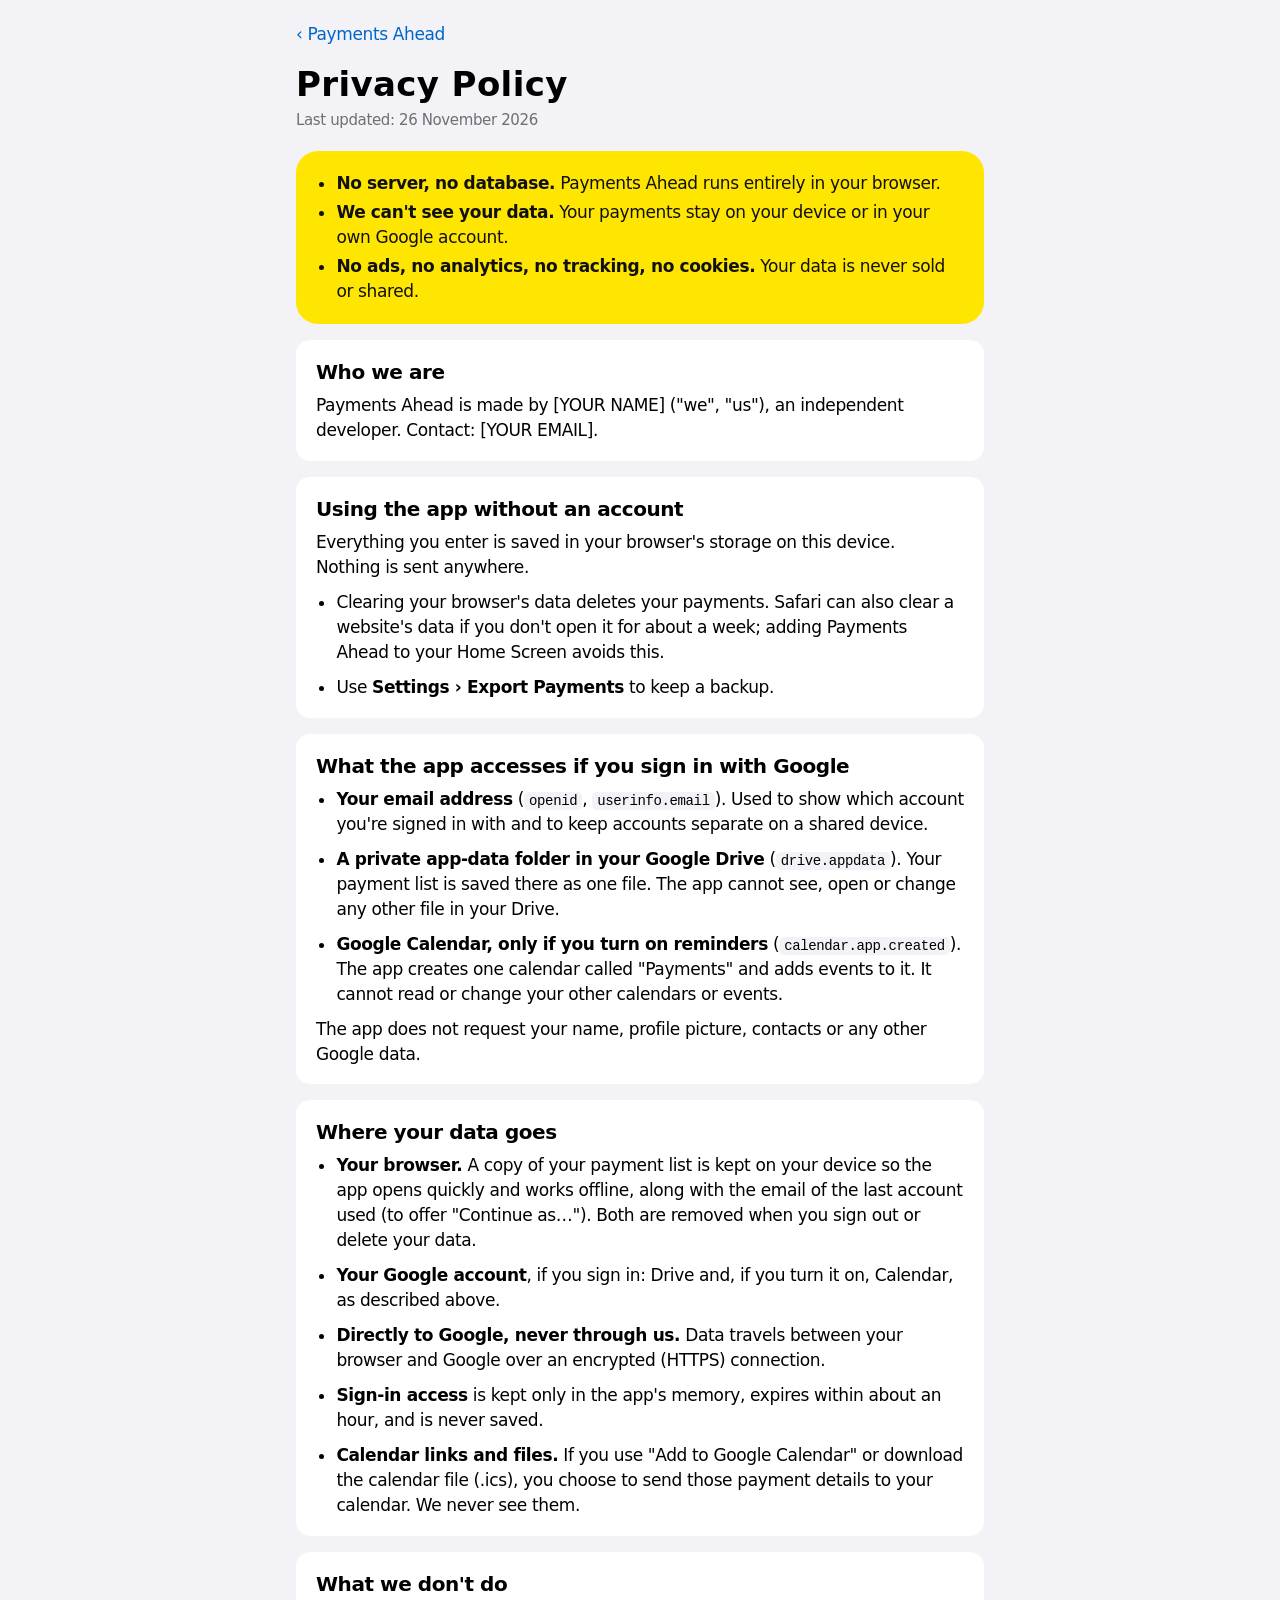
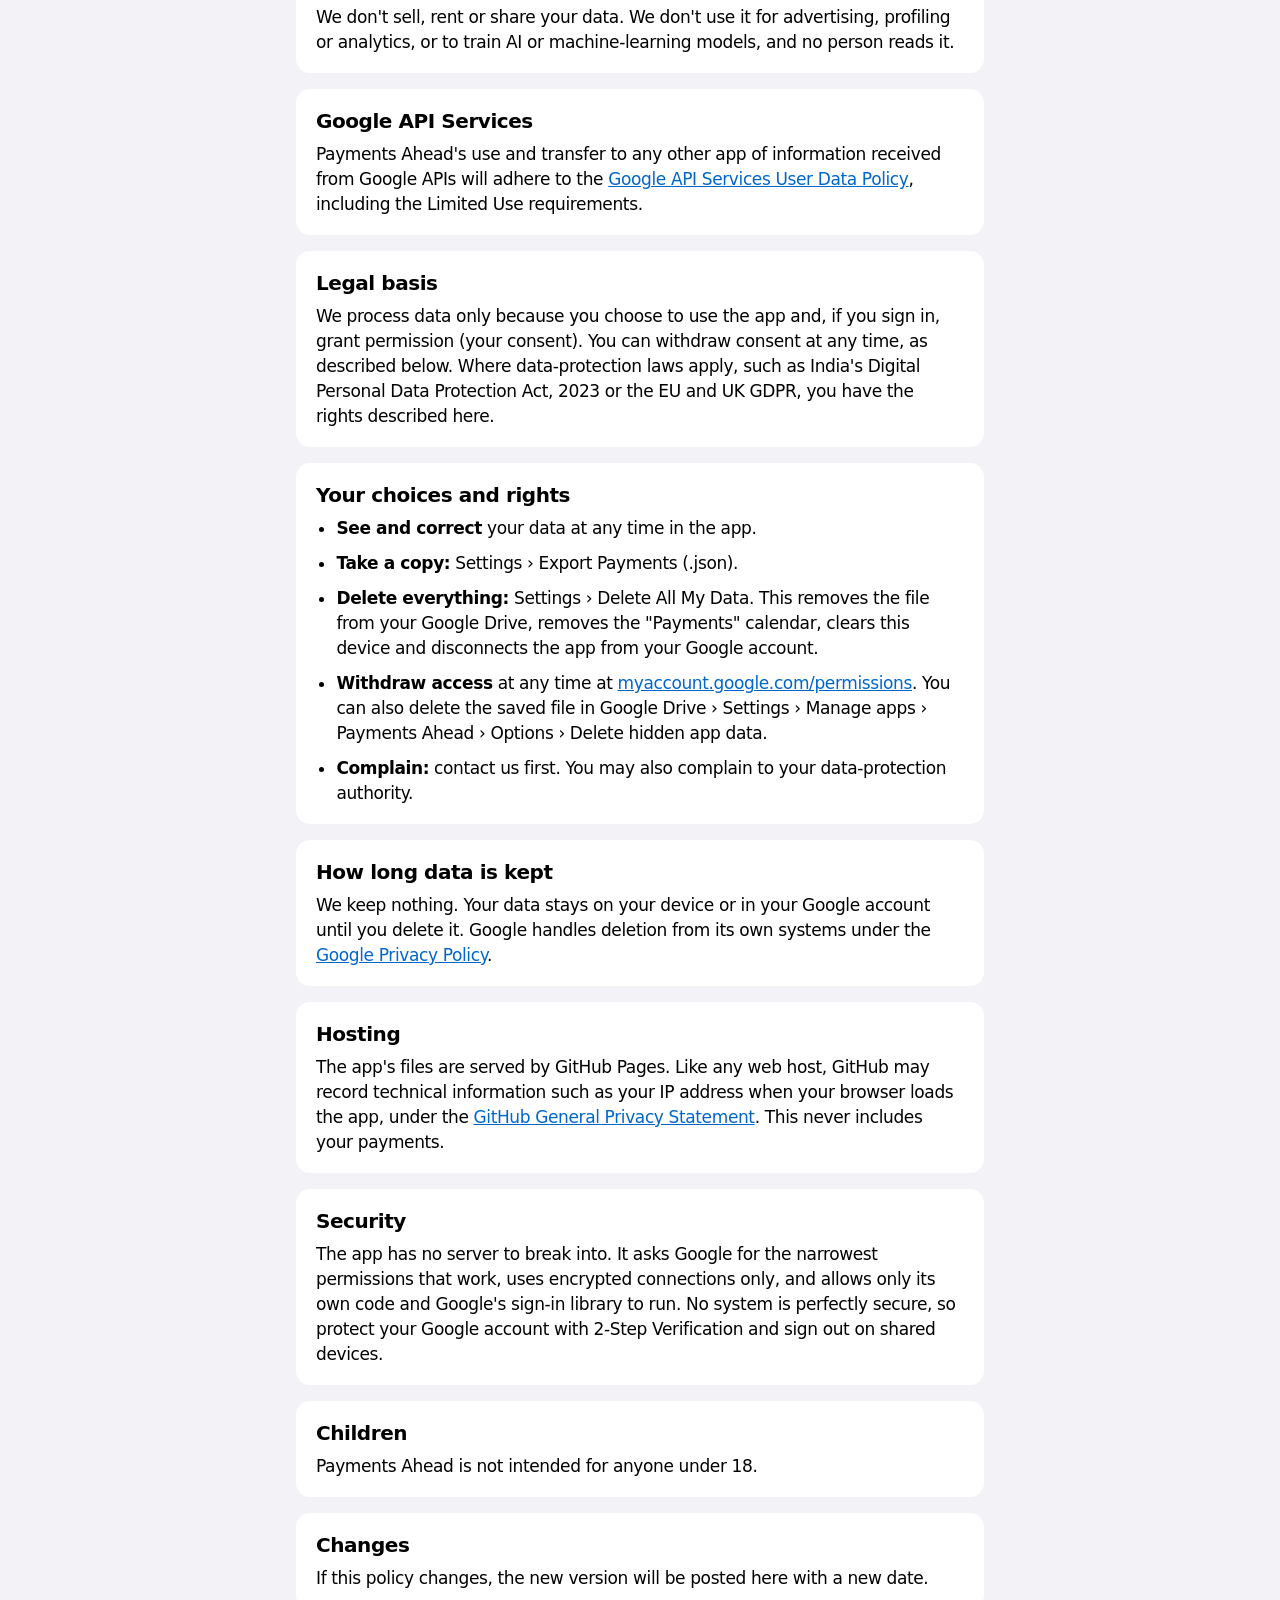
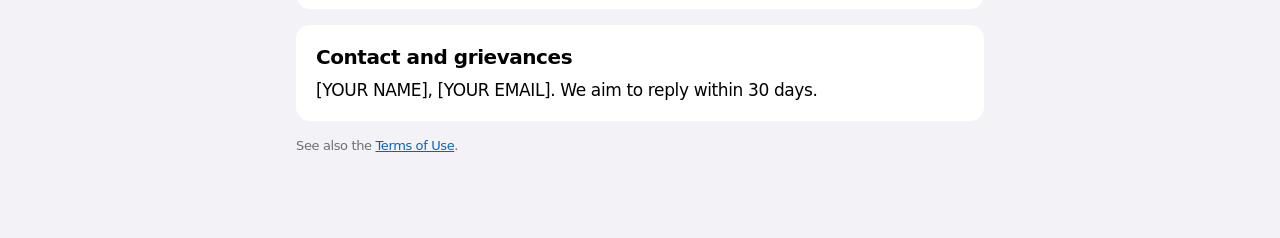
==== privacy.html @ 6316086f "Add Payments Ahead: payment reminder web app A static, no-build web app for bills, premiums and rene" ====
<!DOCTYPE html>
<html lang="en"><head><meta charset="utf-8"><meta name="viewport" content="width=device-width,initial-scale=1,viewport-fit=cover">
<meta http-equiv="Content-Security-Policy" content="default-src 'none'; style-src 'self'; img-src 'self'; base-uri 'none'; form-action 'none'">
<meta name="referrer" content="strict-origin-when-cross-origin">
<title>Privacy Policy · Payments Ahead</title>
<link rel="icon" href="icon.svg" type="image/svg+xml"><link rel="stylesheet" href="legal.css"></head><body><main>
<a class="back" href="./">‹ Payments Ahead</a>
<h1>Privacy Policy</h1>
<p class="meta">Last updated: 26 November 2026</p>

<div class="sum"><ul>
<li><b>No server, no database.</b> Payments Ahead runs entirely in your browser.</li>
<li><b>We can't see your data.</b> Your payments stay on your device or in your own Google account.</li>
<li><b>No ads, no analytics, no tracking, no cookies.</b> Your data is never sold or shared.</li>
</ul></div>

<section><h2>Who we are</h2>
<p>Payments Ahead is made by [YOUR NAME] ("we", "us"), an independent developer. Contact: [YOUR EMAIL].</p></section>

<section><h2>Using the app without an account</h2>
<p>Everything you enter is saved in your browser's storage on this device. Nothing is sent anywhere.</p>
<ul>
<li>Clearing your browser's data deletes your payments. Safari can also clear a website's data if you don't open it for about a week; adding Payments Ahead to your Home Screen avoids this.</li>
<li>Use <b>Settings › Export Payments</b> to keep a backup.</li>
</ul></section>

<section><h2>What the app accesses if you sign in with Google</h2>
<ul>
<li><b>Your email address</b> (<code>openid</code>, <code>userinfo.email</code>). Used to show which account you're signed in with and to keep accounts separate on a shared device.</li>
<li><b>A private app-data folder in your Google Drive</b> (<code>drive.appdata</code>). Your payment list is saved there as one file. The app cannot see, open or change any other file in your Drive.</li>
<li><b>Google Calendar, only if you turn on reminders</b> (<code>calendar.app.created</code>). The app creates one calendar called "Payments" and adds events to it. It cannot read or change your other calendars or events.</li>
</ul>
<p>The app does not request your name, profile picture, contacts or any other Google data.</p></section>

<section><h2>Where your data goes</h2>
<ul>
<li><b>Your browser.</b> A copy of your payment list is kept on your device so the app opens quickly and works offline, along with the email of the last account used (to offer "Continue as…"). Both are removed when you sign out or delete your data.</li>
<li><b>Your Google account</b>, if you sign in: Drive and, if you turn it on, Calendar, as described above.</li>
<li><b>Directly to Google, never through us.</b> Data travels between your browser and Google over an encrypted (HTTPS) connection.</li>
<li><b>Sign-in access</b> is kept only in the app's memory, expires within about an hour, and is never saved.</li>
<li><b>Calendar links and files.</b> If you use "Add to Google Calendar" or download the calendar file (.ics), you choose to send those payment details to your calendar. We never see them.</li>
</ul></section>

<section><h2>What we don't do</h2>
<p>We don't sell, rent or share your data. We don't use it for advertising, profiling or analytics, or to train AI or machine-learning models, and no person reads it.</p></section>

<section><h2>Google API Services</h2>
<p>Payments Ahead's use and transfer to any other app of information received from Google APIs will adhere to the <a href="https://developers.google.com/terms/api-services-user-data-policy">Google API Services User Data Policy</a>, including the Limited Use requirements.</p></section>

<section><h2>Legal basis</h2>
<p>We process data only because you choose to use the app and, if you sign in, grant permission (your consent). You can withdraw consent at any time, as described below. Where data-protection laws apply, such as India's Digital Personal Data Protection Act, 2023 or the EU and UK GDPR, you have the rights described here.</p></section>

<section><h2>Your choices and rights</h2>
<ul>
<li><b>See and correct</b> your data at any time in the app.</li>
<li><b>Take a copy:</b> Settings › Export Payments (.json).</li>
<li><b>Delete everything:</b> Settings › Delete All My Data. This removes the file from your Google Drive, removes the "Payments" calendar, clears this device and disconnects the app from your Google account.</li>
<li><b>Withdraw access</b> at any time at <a href="https://myaccount.google.com/permissions">myaccount.google.com/permissions</a>. You can also delete the saved file in Google Drive › Settings › Manage apps › Payments Ahead › Options › Delete hidden app data.</li>
<li><b>Complain:</b> contact us first. You may also complain to your data-protection authority.</li>
</ul></section>

<section><h2>How long data is kept</h2>
<p>We keep nothing. Your data stays on your device or in your Google account until you delete it. Google handles deletion from its own systems under the <a href="https://policies.google.com/privacy">Google Privacy Policy</a>.</p></section>

<section><h2>Hosting</h2>
<p>The app's files are served by GitHub Pages. Like any web host, GitHub may record technical information such as your IP address when your browser loads the app, under the <a href="https://docs.github.com/site-policy/privacy-policies/github-general-privacy-statement">GitHub General Privacy Statement</a>. This never includes your payments.</p></section>

<section><h2>Security</h2>
<p>The app has no server to break into. It asks Google for the narrowest permissions that work, uses encrypted connections only, and allows only its own code and Google's sign-in library to run. No system is perfectly secure, so protect your Google account with 2-Step Verification and sign out on shared devices.</p></section>

<section><h2>Children</h2>
<p>Payments Ahead is not intended for anyone under 18.</p></section>

<section><h2>Changes</h2>
<p>If this policy changes, the new version will be posted here with a new date.</p></section>

<section><h2>Contact and grievances</h2>
<p>[YOUR NAME], [YOUR EMAIL]. We aim to reply within 30 days.</p></section>

<p class="fn">See also the <a href="terms.html">Terms of Use</a>.</p>
</main></body></html>
---- legal.css ----
/* Shared styling for privacy.html and terms.html, using the same tokens and type scale as the app */
:root{color-scheme:light dark;--bg:#F2F2F7;--card:#FFF;--label:#000;--label2:#6E6E73;--sep:#C6C6C8;--tint:#0066CC;--y:#FFE600}
@media(prefers-color-scheme:dark){:root{--bg:#000;--card:#1C1C1E;--label:#F5F5F7;--label2:#AEAEB2;--sep:#38383A;--tint:#409CFF}}
@media(prefers-contrast:more){:root{--label2:#3A3A3C}@media(prefers-color-scheme:dark){:root{--label2:#D1D1D6}}}
*{box-sizing:border-box}
html{-webkit-text-size-adjust:100%}
body{margin:0;background:var(--bg);color:var(--label);font:1.0625rem/1.47 -apple-system,BlinkMacSystemFont,"SF Pro Text",system-ui,Roboto,"Segoe UI",sans-serif;letter-spacing:-.022em}
main{max-width:720px;margin:0 auto;padding:calc(env(safe-area-inset-top) + 12px) max(16px,env(safe-area-inset-right)) calc(48px + env(safe-area-inset-bottom)) max(16px,env(safe-area-inset-left))}
.back{display:inline-flex;align-items:center;min-height:44px;color:var(--tint);text-decoration:none;font-weight:400}
h1{font-size:2.125rem;line-height:1.2;font-weight:700;letter-spacing:.011em;margin:8px 0 4px}
.meta{color:var(--label2);font-size:.9375rem;margin:0 0 20px}
.sum{background:var(--y);color:#111;border-radius:22px;padding:16px 20px;margin:0 0 16px}
.sum ul{margin:0;padding-left:1.2em}.sum li{margin:4px 0}
section{background:var(--card);border-radius:14px;padding:4px 20px 8px;margin:0 0 16px}
h2{font-size:1.25rem;line-height:1.25;font-weight:600;letter-spacing:-.022em;margin:16px 0 8px}
p,li{margin:0 0 10px}
ul{padding-left:1.2em;margin:0 0 10px}
a{color:var(--tint)}
code{font:.875rem/1.4 ui-monospace,SFMono-Regular,Menlo,monospace;background:var(--bg);padding:1px 5px;border-radius:5px;overflow-wrap:anywhere}
.fn{font-size:.8125rem;line-height:1.385;color:var(--label2)}
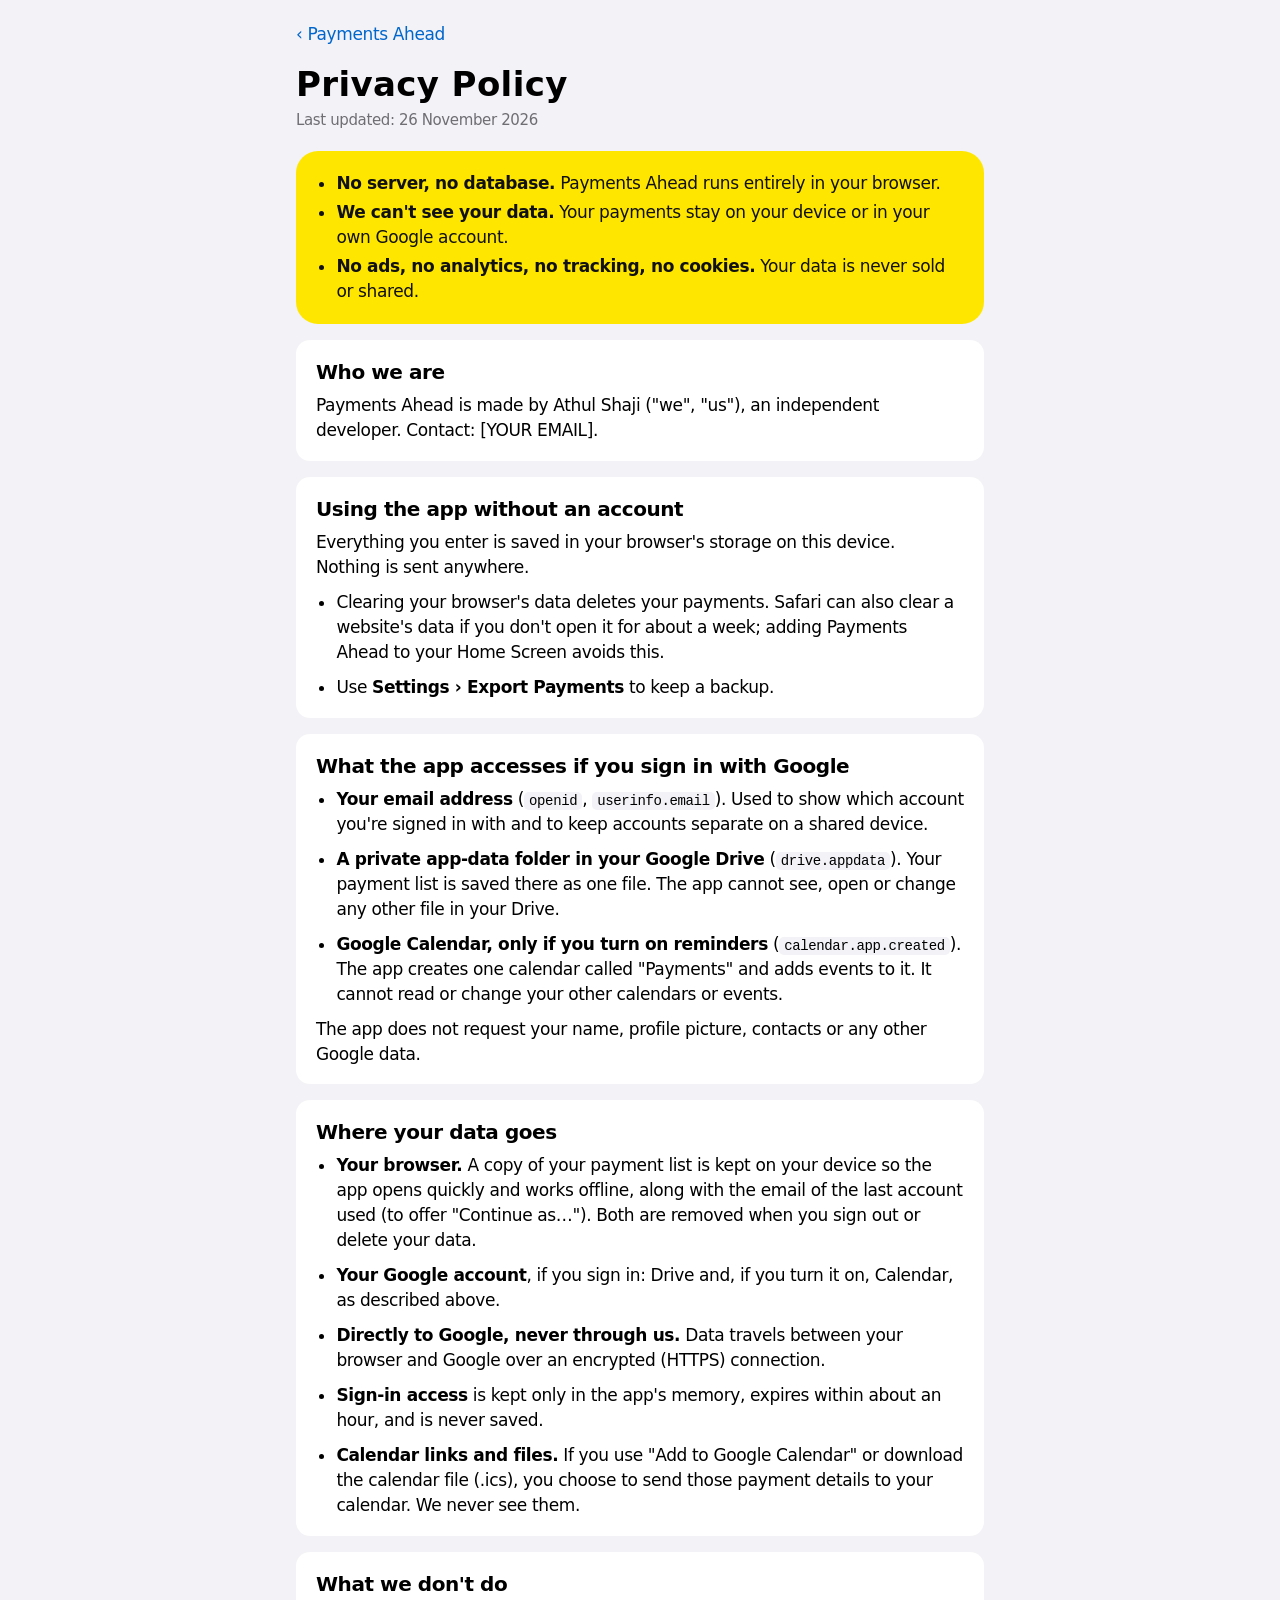
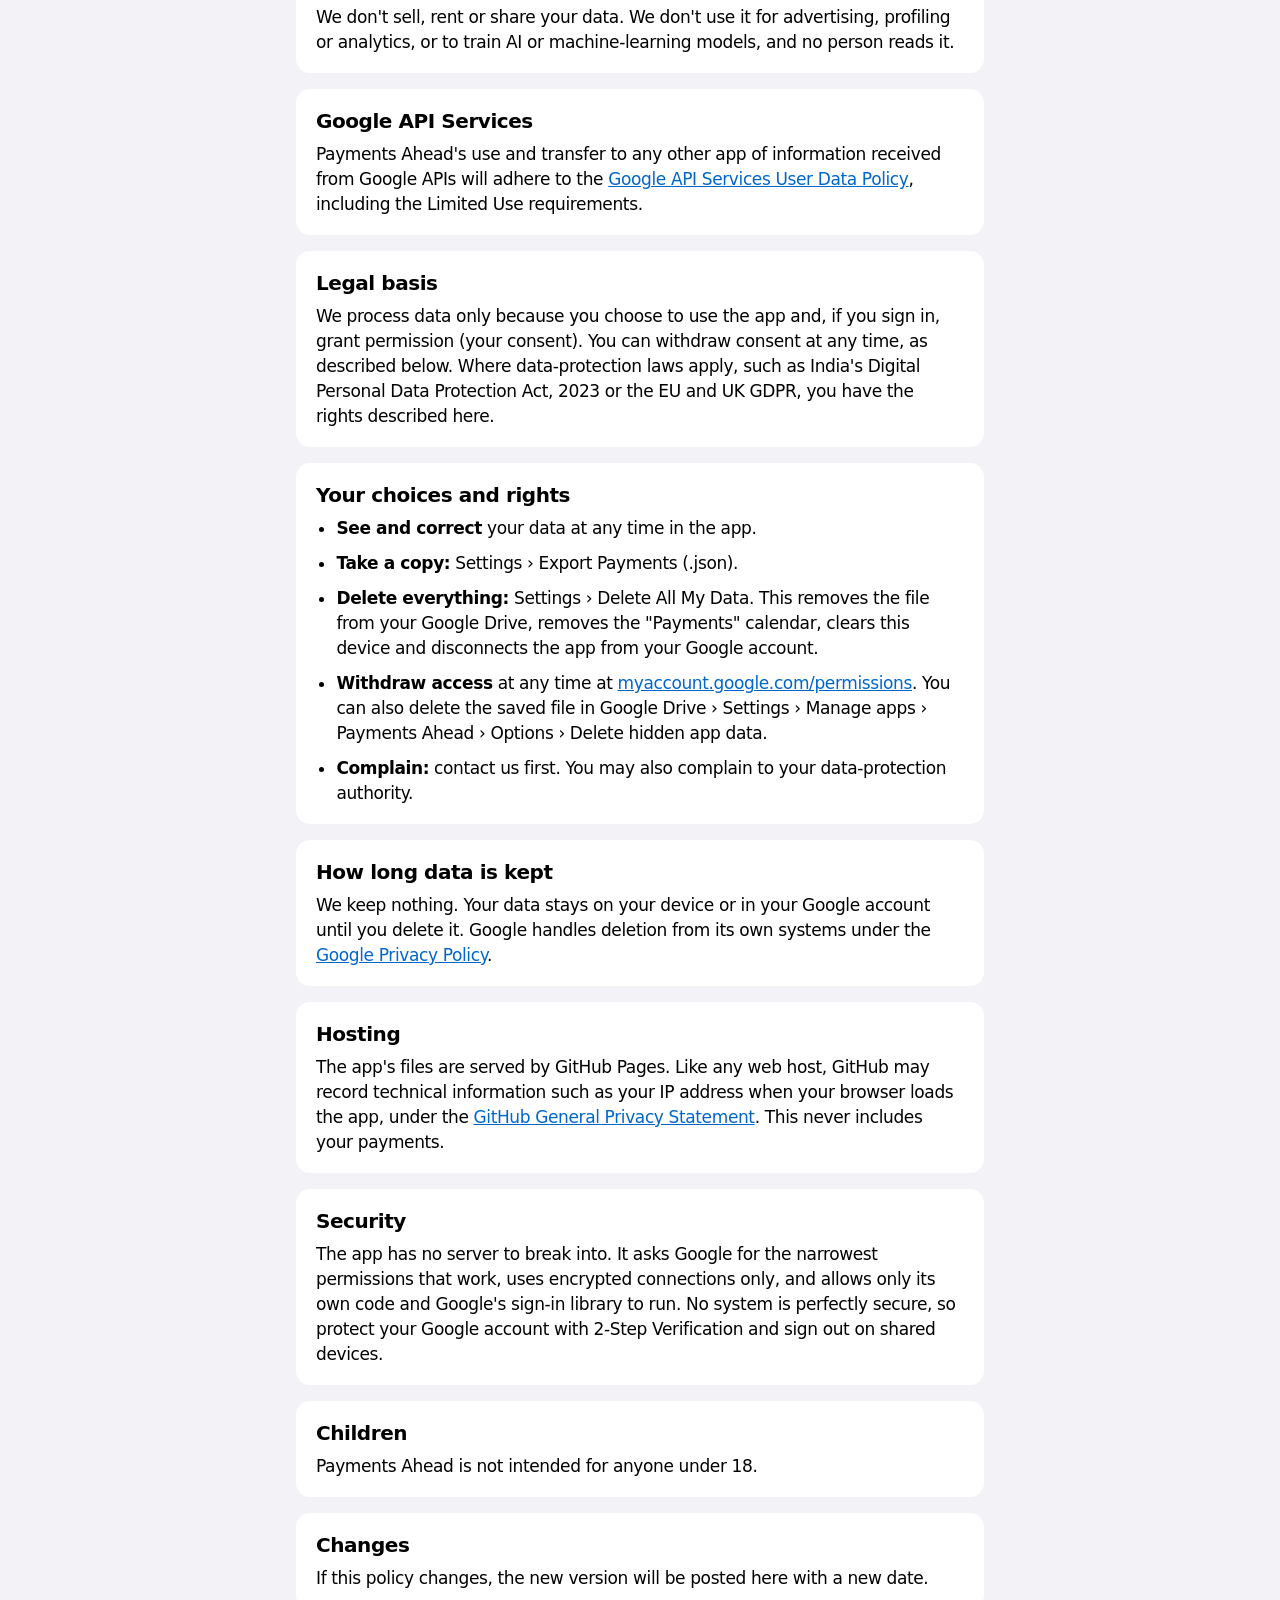
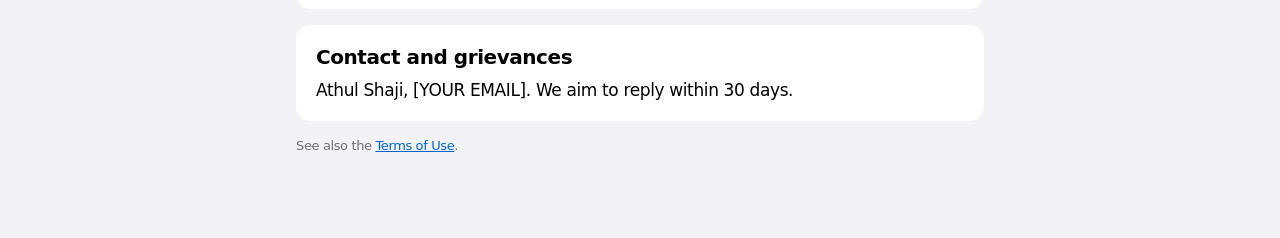
==== commit 47ab7b8e: "Fill in developer name and jurisdiction in legal pages Privacy policy and terms now name Athul Shaji" ====
--- a/privacy.html
+++ b/privacy.html
@@ -15,7 +15,7 @@
 </ul></div>
 
 <section><h2>Who we are</h2>
-<p>Payments Ahead is made by [YOUR NAME] ("we", "us"), an independent developer. Contact: [YOUR EMAIL].</p></section>
+<p>Payments Ahead is made by Athul Shaji ("we", "us"), an independent developer. Contact: [YOUR EMAIL].</p></section>
 
 <section><h2>Using the app without an account</h2>
 <p>Everything you enter is saved in your browser's storage on this device. Nothing is sent anywhere.</p>
@@ -75,7 +75,7 @@
 <p>If this policy changes, the new version will be posted here with a new date.</p></section>
 
 <section><h2>Contact and grievances</h2>
-<p>[YOUR NAME], [YOUR EMAIL]. We aim to reply within 30 days.</p></section>
+<p>Athul Shaji, [YOUR EMAIL]. We aim to reply within 30 days.</p></section>
 
 <p class="fn">See also the <a href="terms.html">Terms of Use</a>.</p>
 </main></body></html>
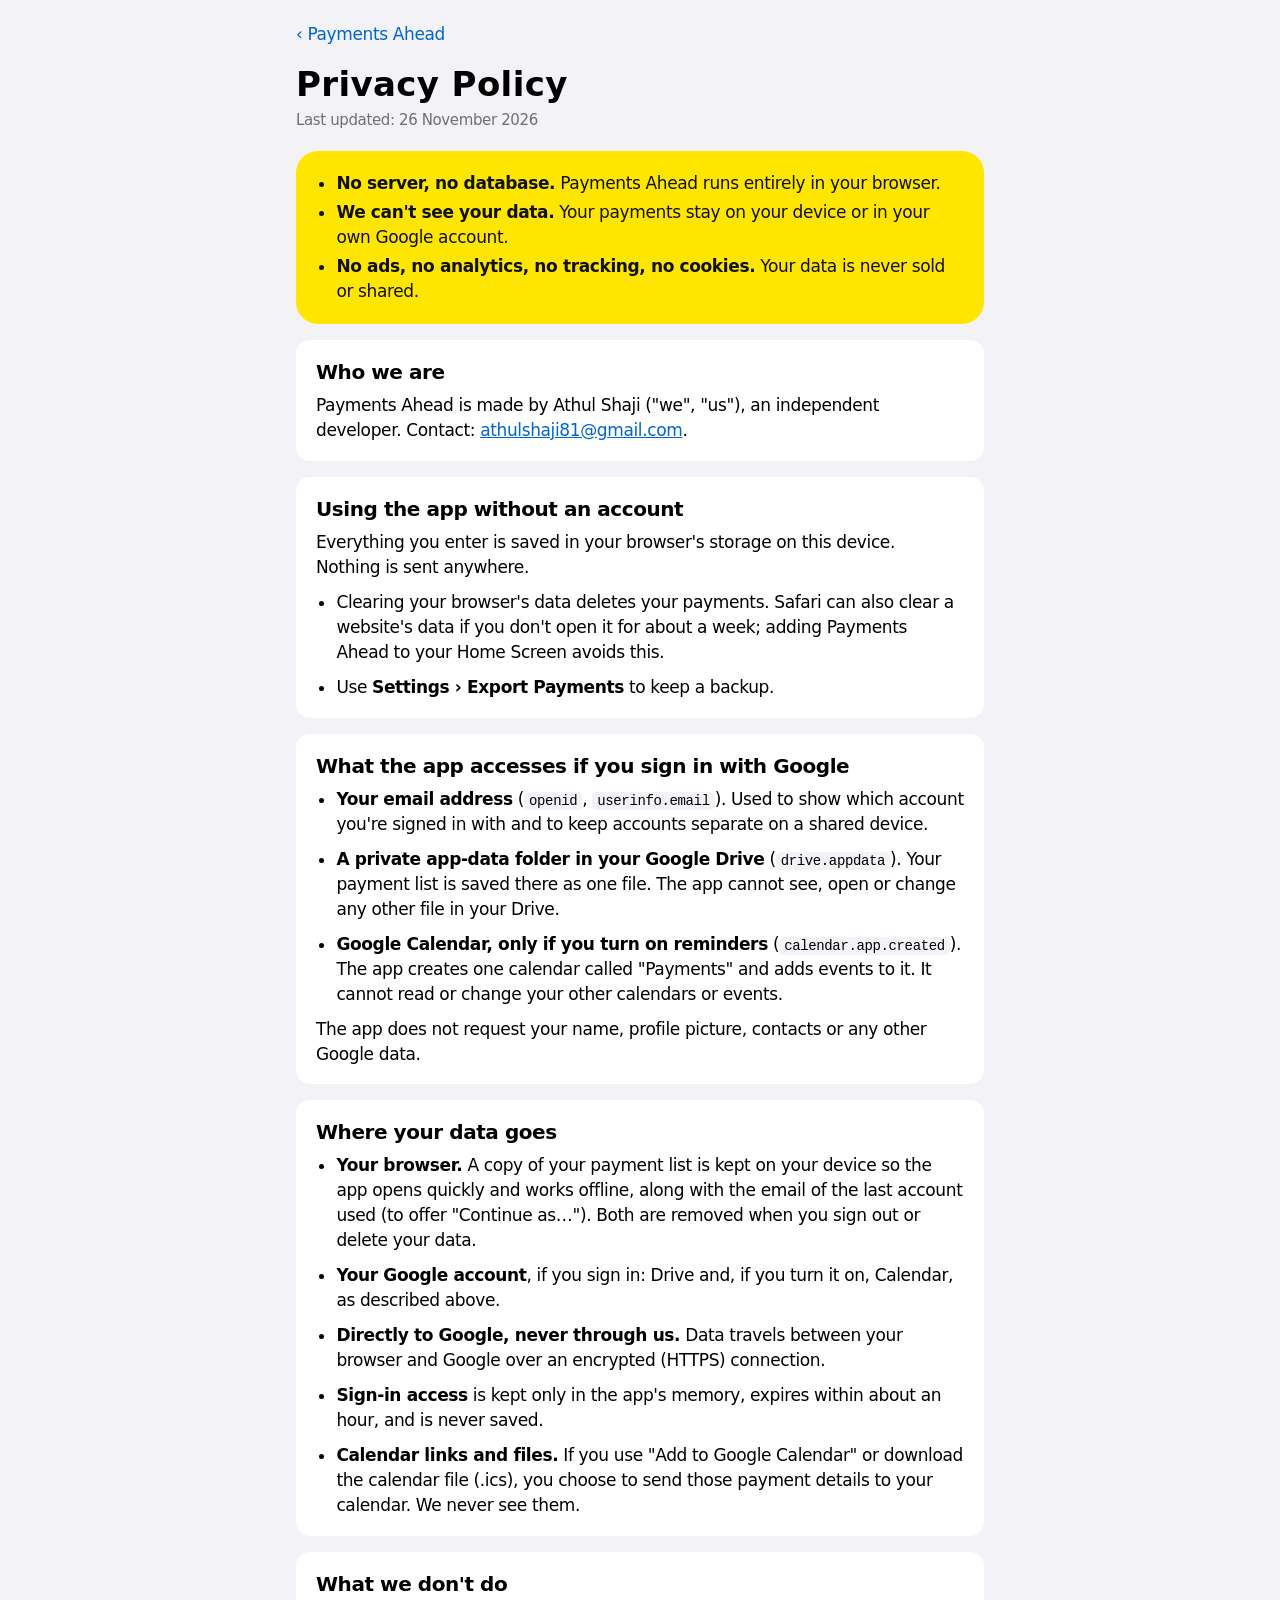
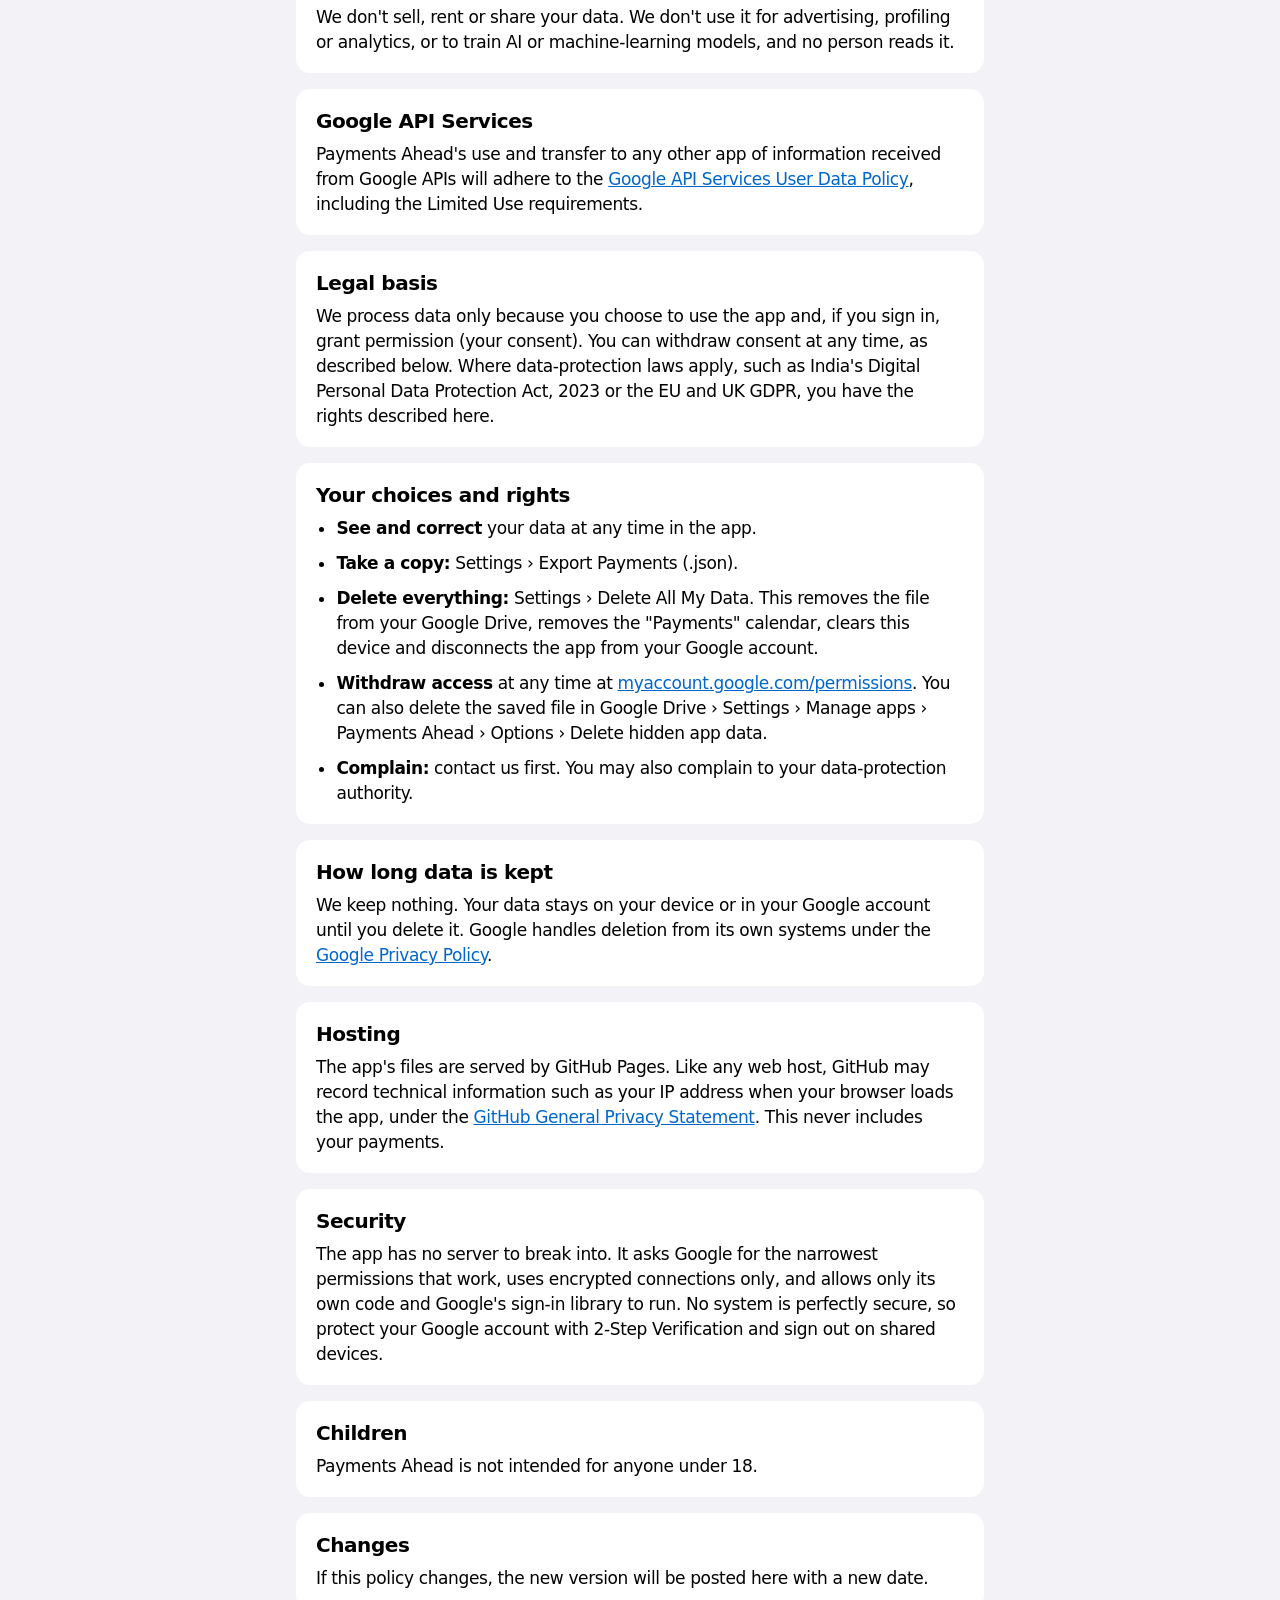
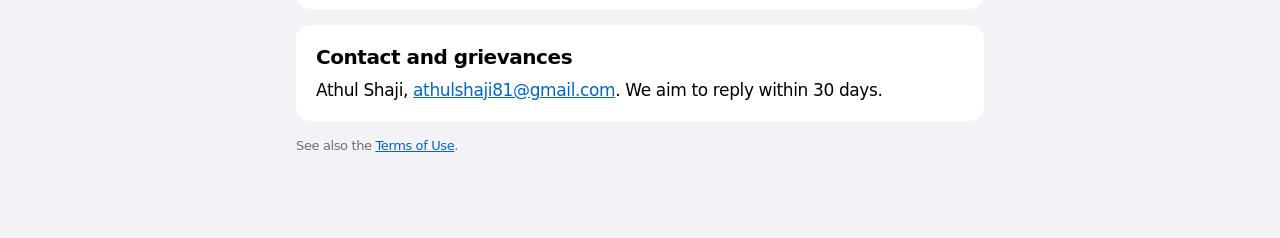
==== commit b69a3a62: "Add contact email to privacy policy and terms Replaces the last placeholder in the legal pages with " ====
--- a/privacy.html
+++ b/privacy.html
@@ -15,7 +15,7 @@
 </ul></div>
 
 <section><h2>Who we are</h2>
-<p>Payments Ahead is made by Athul Shaji ("we", "us"), an independent developer. Contact: [YOUR EMAIL].</p></section>
+<p>Payments Ahead is made by Athul Shaji ("we", "us"), an independent developer. Contact: <a href="mailto:athulshaji81@gmail.com">athulshaji81@gmail.com</a>.</p></section>
 
 <section><h2>Using the app without an account</h2>
 <p>Everything you enter is saved in your browser's storage on this device. Nothing is sent anywhere.</p>
@@ -75,7 +75,7 @@
 <p>If this policy changes, the new version will be posted here with a new date.</p></section>
 
 <section><h2>Contact and grievances</h2>
-<p>Athul Shaji, [YOUR EMAIL]. We aim to reply within 30 days.</p></section>
+<p>Athul Shaji, <a href="mailto:athulshaji81@gmail.com">athulshaji81@gmail.com</a>. We aim to reply within 30 days.</p></section>
 
 <p class="fn">See also the <a href="terms.html">Terms of Use</a>.</p>
 </main></body></html>
